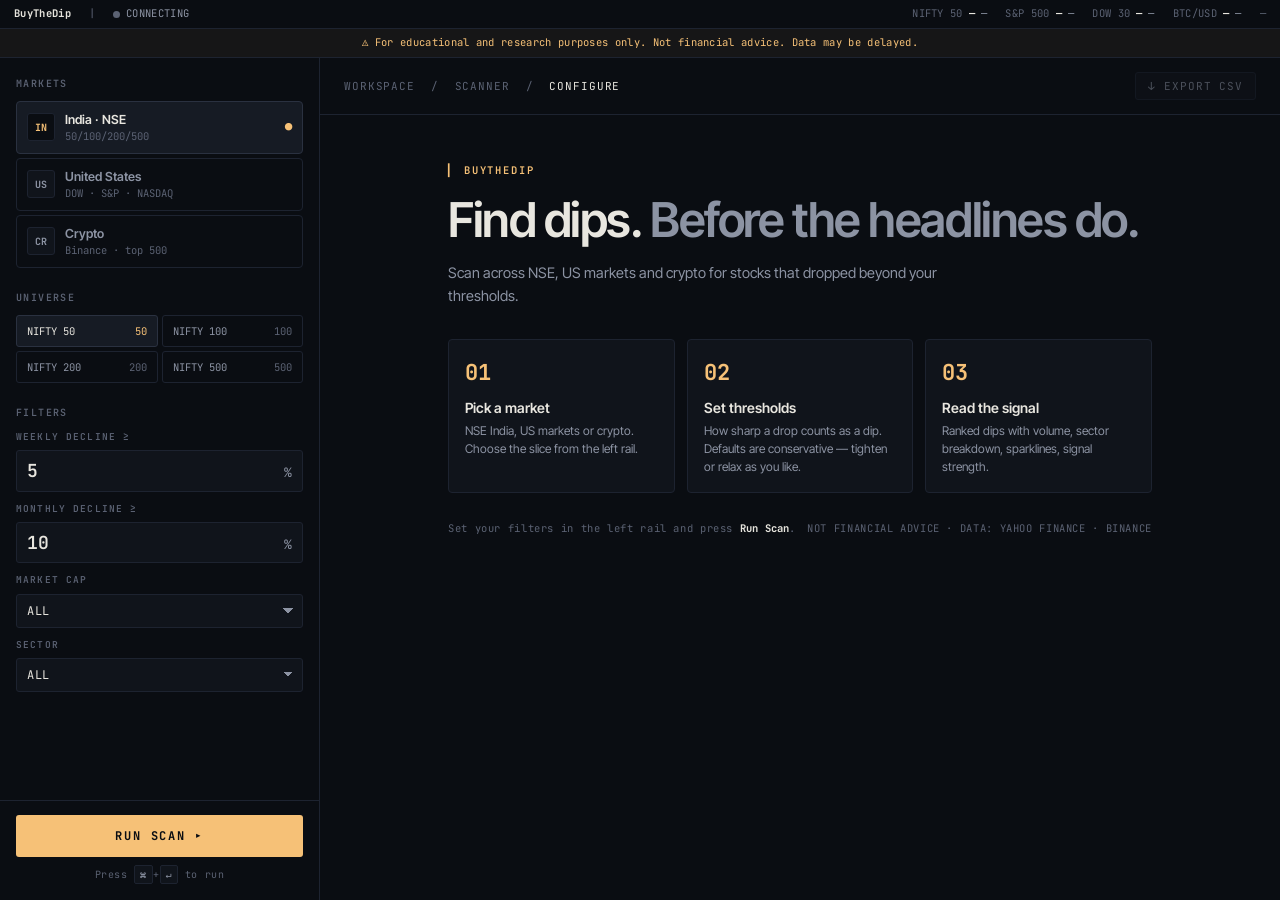
==== frontend/index.html @ a30f3aec "Added responsive ticker/mobile status updates" ====
<!DOCTYPE html>
<html lang="en">
<head>
  <meta charset="UTF-8" />
  <meta name="viewport" content="width=device-width, initial-scale=1.0" />
  <title>BuyTheDip · Terminal</title>
  <link rel="icon" type="image/png" href="favicon.png?v=2" />
  <link rel="preconnect" href="https://fonts.googleapis.com" />
  <link rel="preconnect" href="https://fonts.gstatic.com" crossorigin />
  <link href="https://fonts.googleapis.com/css2?family=Inter+Tight:wght@400;500;600;700&family=JetBrains+Mono:wght@400;500;600;700&display=swap" rel="stylesheet" />
  <link rel="stylesheet" href="styles.css" />
</head>
<body>

  <!-- ── Status bar (always visible, fixed top) ─────────────────── -->
  <div class="statusbar">
    <div class="sb-top-row">
      <div class="sb-left">
        <span class="sb-brand">BuyTheDip</span>
        <span class="sb-sep">|</span>
        <span class="sb-status">
          <span class="sb-status-dot" id="statusDot"></span>
          <span id="statusText">CONNECTING</span>
        </span>
      </div>
      <div class="sb-right-desktop" id="sbTickers">
        <span class="sb-tick" data-tick="nifty">
          <span class="sb-tick-label">NIFTY 50</span>
          <span class="sb-tick-val">—</span>
          <span class="sb-tick-chg">—</span>
        </span>
        <span class="sb-tick" data-tick="sp500">
          <span class="sb-tick-label">S&amp;P 500</span>
          <span class="sb-tick-val">—</span>
          <span class="sb-tick-chg">—</span>
        </span>
        <span class="sb-tick" data-tick="dow">
          <span class="sb-tick-label">DOW 30</span>
          <span class="sb-tick-val">—</span>
          <span class="sb-tick-chg">—</span>
        </span>
        <span class="sb-tick" data-tick="btc">
          <span class="sb-tick-label">BTC/USD</span>
          <span class="sb-tick-val">—</span>
          <span class="sb-tick-chg">—</span>
        </span>
        <span class="sb-time" id="sbTime">—</span>
      </div>
      <span class="sb-time-mobile" id="sbTimeMobile">—</span>
    </div>
    <div class="sb-ticker-tape">
      <div class="sb-ticker-track" id="sbTickerTrack">
        <span class="sb-tick-m" data-tick-m="nifty">
          <span class="sb-tick-label">NIFTY 50</span>
          <span class="sb-tick-val">—</span>
          <span class="sb-tick-chg">—</span>
        </span>
        <span class="sb-tick-m" data-tick-m="sp500">
          <span class="sb-tick-label">S&amp;P 500</span>
          <span class="sb-tick-val">—</span>
          <span class="sb-tick-chg">—</span>
        </span>
        <span class="sb-tick-m" data-tick-m="dow">
          <span class="sb-tick-label">DOW 30</span>
          <span class="sb-tick-val">—</span>
          <span class="sb-tick-chg">—</span>
        </span>
        <span class="sb-tick-m" data-tick-m="btc">
          <span class="sb-tick-label">BTC/USD</span>
          <span class="sb-tick-val">—</span>
          <span class="sb-tick-chg">—</span>
        </span>
        <!-- Duplicated set for seamless loop -->
        <span class="sb-tick-m" data-tick-m="nifty">
          <span class="sb-tick-label">NIFTY 50</span>
          <span class="sb-tick-val">—</span>
          <span class="sb-tick-chg">—</span>
        </span>
        <span class="sb-tick-m" data-tick-m="sp500">
          <span class="sb-tick-label">S&amp;P 500</span>
          <span class="sb-tick-val">—</span>
          <span class="sb-tick-chg">—</span>
        </span>
        <span class="sb-tick-m" data-tick-m="dow">
          <span class="sb-tick-label">DOW 30</span>
          <span class="sb-tick-val">—</span>
          <span class="sb-tick-chg">—</span>
        </span>
        <span class="sb-tick-m" data-tick-m="btc">
          <span class="sb-tick-label">BTC/USD</span>
          <span class="sb-tick-val">—</span>
          <span class="sb-tick-chg">—</span>
        </span>
      </div>
    </div>
  </div>

  <!-- ── Disclaimer strip ────────────────────────────────────────── -->
  <div class="disclaimer">
    ⚠ For educational and research purposes only. Not financial advice. Data may be delayed.
  </div>

  <!-- ── Main workspace ──────────────────────────────────────────── -->
  <main class="workspace" id="workspace">

    <!-- ── Left rail ── -->
    <aside class="rail" id="rail">
      <div class="rail-scroll">
        <div class="rail-section">
          <div class="rail-label">MARKETS</div>
          <div class="market-list" id="marketList">
            <button class="market-row active" data-market="india">
              <span class="market-code">IN</span>
              <span class="market-meta">
                <span class="market-name">India · NSE</span>
                <span class="market-sub">50/100/200/500</span>
              </span>
              <span class="market-pip">●</span>
            </button>
            <button class="market-row" data-market="us">
              <span class="market-code">US</span>
              <span class="market-meta">
                <span class="market-name">United States</span>
                <span class="market-sub">DOW · S&P · NASDAQ</span>
              </span>
              <span class="market-pip">●</span>
            </button>
            <button class="market-row" data-market="crypto">
              <span class="market-code">CR</span>
              <span class="market-meta">
                <span class="market-name">Crypto</span>
                <span class="market-sub">Binance · top 500</span>
              </span>
              <span class="market-pip">●</span>
            </button>
          </div>
        </div>

        <div class="rail-section">
          <div class="rail-label">UNIVERSE</div>
          <div class="universe-grid" id="universeGrid"></div>
        </div>

        <div class="rail-section">
          <div class="rail-label">FILTERS</div>
          <div class="filter-stack">
            <label class="field">
              <span class="field-label">WEEKLY DECLINE ≥</span>
              <span class="field-input-wrap">
                <input class="field-input" type="number" id="weeklyThreshold" value="5" min="0" max="100" step="0.1"/>
                <span class="field-unit">%</span>
              </span>
            </label>
            <label class="field">
              <span class="field-label">MONTHLY DECLINE ≥</span>
              <span class="field-input-wrap">
                <input class="field-input" type="number" id="monthlyThreshold" value="10" min="0" max="100" step="0.1"/>
                <span class="field-unit">%</span>
              </span>
            </label>
            <label class="field">
              <span class="field-label">MARKET CAP</span>
              <select class="field-select" id="marketCapFilter">
                <option value="all">ALL</option>
                <option value="large">LARGE</option>
                <option value="mid">MID</option>
                <option value="small">SMALL</option>
              </select>
            </label>
            <label class="field" id="sectorFilterItem">
              <span class="field-label">SECTOR</span>
              <select class="field-select" id="sectorFilter"></select>
            </label>
          </div>
        </div>
      </div>

      <div class="rail-cta">
        <button class="run-btn" id="scanBtn">
          <span id="buttonText">RUN SCAN</span>
          <span class="run-arrow">▸</span>
        </button>
        <div class="run-hint" id="runHint">Press <kbd>⌘</kbd>+<kbd>↵</kbd> to run</div>
      </div>
    </aside>

    <!-- ── Right canvas ── -->
    <section class="canvas" id="canvas">

      <!-- Canvas header -->
      <header class="canvas-head">
        <div class="canvas-crumbs">
          <span>WORKSPACE</span>
          <span class="crumb-sep">/</span>
          <span>SCANNER</span>
          <span class="crumb-sep">/</span>
          <span class="crumb-active" id="crumbActive">CONFIGURE</span>
        </div>
        <div class="canvas-tools">
          <button class="tool-btn" id="exportBtn" disabled title="Export CSV">↓ EXPORT CSV</button>
        </div>
      </header>

      <!-- Mode 1: idle / initial -->
      <div class="mode" id="modeIdle">
        <div class="idle-wrap">
          <div class="idle-eyebrow">▎ BUYTHEDIP</div>
          <h1 class="idle-title">Find dips. <span class="idle-dim">Before the headlines do.</span></h1>
          <p class="idle-lede">
            Scan across NSE, US markets and crypto for stocks that dropped beyond your thresholds.
          </p>

          <div class="idle-steps">
            <div class="step">
              <div class="step-num">01</div>
              <div class="step-title">Pick a market</div>
              <div class="step-desc">NSE India, US markets or crypto. Choose the slice from the left rail.</div>
            </div>
            <div class="step">
              <div class="step-num">02</div>
              <div class="step-title">Set thresholds</div>
              <div class="step-desc">How sharp a drop counts as a dip. Defaults are conservative — tighten or relax as you like.</div>
            </div>
            <div class="step">
              <div class="step-num">03</div>
              <div class="step-title">Read the signal</div>
              <div class="step-desc">Ranked dips with volume, sector breakdown, sparklines, signal strength.</div>
            </div>
          </div>

          <div class="idle-ctas">
            <span class="idle-note">Set your filters in the left rail and press <b>Run Scan</b>.</span>
            <span class="idle-note idle-note-end">NOT FINANCIAL ADVICE · DATA: YAHOO FINANCE · BINANCE</span>
          </div>
        </div>
      </div>

      <!-- Mode 2: loading -->
      <div class="mode" id="modeLoading" hidden>
        <div class="loading-wrap">
          <div class="loading-card">
            <div class="loading-card-title">SCAN · <span id="loadUniverse">NIFTY 50</span></div>
            <div class="loading-card-sub" id="loadFilters">−5% / 1W · −10% / 1M</div>
            <div class="loading-rule"></div>
            <div class="rail-label rail-label-tight">PROGRESS</div>
            <div class="progress-bar">
              <div class="progress-fill" id="progressFill"></div>
            </div>
            <div class="progress-meta">
              <span id="progressCount">0/0 fetched</span>
              <span id="progressEta">—</span>
            </div>
          </div>
          <div class="loading-stats">
            <div class="lstat">
              <div class="lstat-label">SCANNING</div>
              <div class="lstat-value" id="lstatSymbols">0 / 0</div>
            </div>
            <div class="lstat">
              <div class="lstat-label">MATCHES</div>
              <div class="lstat-value lstat-amber" id="lstatMatches">0</div>
            </div>
          </div>
        </div>
      </div>

      <!-- Mode 3: results -->
      <div class="mode" id="modeResults" hidden>
        <div class="results-head">
          <div class="results-head-left">
            <h2 class="results-title"><span id="resultsCount">0</span> dip candidates</h2>
            <div class="results-meta" id="resultsMeta">scanned 0 · 0s</div>
          </div>
        </div>

        <div class="stat-strip" id="statStrip"></div>

        <div class="results-body">
          <aside class="results-side">
            <div class="rail-label rail-label-tight">BREAKDOWN</div>
            <div class="breakdown" id="breakdownList"></div>

          </aside>

          <div class="results-table-wrap">
            <table class="rtable">
              <thead>
                <tr>
                  <th class="th-num">#</th>
                  <th class="th-sym sortable" data-sort="symbol">SYMBOL <span class="sort-icon"></span></th>
                  <th class="th-sec sortable" data-sort="sector">SECTOR <span class="sort-icon"></span></th>
                  <th class="th-r sortable" data-sort="price">PRICE <span class="sort-icon"></span></th>
                  <th class="th-r sortable" data-sort="weekly">1W <span class="sort-icon"></span></th>
                  <th class="th-r sortable" data-sort="monthly">1M <span class="sort-icon"></span></th>
                  <th class="th-r sortable" data-sort="weekAgo">1W AGO <span class="sort-icon"></span></th>
                  <th class="th-r sortable" data-sort="monthAgo">1M AGO <span class="sort-icon"></span></th>
                  <th class="th-r sortable" data-sort="volume">VOL <span class="sort-icon"></span></th>
                </tr>
              </thead>
              <tbody id="resultsBody"></tbody>
            </table>
          </div>
        </div>

        <div class="results-foot">
          <span id="footRefresh">DATA: <span id="footFeed">YH</span> · <span id="footTime">—</span></span>
        </div>
      </div>

      <!-- Mode 4: no results -->
      <div class="mode" id="modeNoResults" hidden>
        <div class="empty-wrap">
          <div class="empty-glyph">⌀</div>
          <div class="empty-title">NO MATCHES</div>
          <div class="empty-desc">No symbols in this universe met your thresholds. Try lowering the decline floors, or expand to a larger universe.</div>
          <button class="cta-ghost" id="emptyRetry">EDIT FILTERS</button>
        </div>
      </div>

      <!-- Mode 5: error -->
      <div class="mode" id="modeError" hidden>
        <div class="empty-wrap empty-error">
          <div class="empty-glyph empty-glyph-err">!</div>
          <div class="empty-title">CONNECTION ERROR</div>
          <div class="empty-desc" id="errorText">Couldn't reach the scanner service.</div>
          <div class="error-actions">
            <button class="cta-primary" id="errorRetry">RETRY</button>
          </div>
        </div>
      </div>

    </section>
  </main>

  <!-- Mobile filter sheet (collapsed; shown on small screens) -->
  <button class="m-filter-fab" id="mFilterFab" hidden>FILTERS</button>

  <script src="app.js"></script>
</body>
</html>
---- frontend/styles.css ----
/* ── BuyTheDip Terminal · styles ───────────────────────────────── */

*,
*::before,
*::after {
  margin: 0;
  padding: 0;
  box-sizing: border-box;
}

:root {
  --bg: #0a0d12;
  --panel: #10141b;
  --panel2: #161b24;
  --border: #1d2330;
  --borderH: #2a3140;
  --text: #e8e6df;
  --textDim: #8c93a3;
  --textOff: #5b6273;
  --red: #ff5c5c;
  --redDim: #3a1d22;
  --redBg: rgba(255, 92, 92, 0.10);
  --green: #3ddc97;
  --amber: #f6c177;
  --amberBg: rgba(246, 193, 119, 0.10);
  --accent: #7aa2ff;
  --mono: 'JetBrains Mono', ui-monospace, 'SF Mono', Menlo, monospace;
  --sans: 'Inter Tight', -apple-system, BlinkMacSystemFont, system-ui, sans-serif;
}

html {
  height: 100%;
}

body {
  height: 100%;
  background: var(--bg);
  color: var(--text);
  font-family: var(--sans);
  font-size: 14px;
  line-height: 1.5;
  -webkit-font-smoothing: antialiased;
  display: flex;
  flex-direction: column;
  overflow: hidden;
}

/* ── Status bar ─────────────────────────────────────────────── */
.statusbar {
  flex-shrink: 0;
  background: var(--bg);
  border-bottom: 1px solid var(--border);
  font-family: var(--mono);
  font-size: 10.5px;
  color: var(--textDim);
  letter-spacing: 0.03em;
  white-space: nowrap;
  overflow: hidden;
}

.sb-top-row {
  height: 28px;
  display: flex;
  align-items: center;
  justify-content: space-between;
  padding: 0 14px;
}

.sb-left,
.sb-right-desktop {
  display: flex;
  align-items: center;
  gap: 18px;
}

.sb-brand {
  color: var(--text);
  font-weight: 700;
}

.sb-dot {
  color: var(--amber);
  margin: 0 1px;
}

.sb-sep {
  color: var(--textOff);
}

.sb-market {
  color: var(--text);
}

.sb-status {
  display: inline-flex;
  align-items: center;
  gap: 6px;
}

.sb-status-dot {
  width: 7px;
  height: 7px;
  border-radius: 50%;
  background: var(--textOff);
}

.sb-status-dot.live {
  background: var(--green);
  box-shadow: 0 0 6px var(--green);
}

.sb-status-dot.err {
  background: var(--red);
}

.sb-feed {
  color: var(--textOff);
}

.sb-tick {
  display: inline-flex;
  align-items: center;
  gap: 6px;
}

.sb-tick-label {
  color: var(--textOff);
}

.sb-tick-val {
  color: var(--text);
  font-weight: 600;
}

.sb-tick-chg {
  color: var(--textDim);
}

.sb-tick-chg.up {
  color: var(--green);
}

.sb-tick-chg.dn {
  color: var(--red);
}

.sb-time {
  color: var(--textOff);
}

/* Mobile time (shown only on ≤880px) */
.sb-time-mobile {
  display: none;
  color: var(--textOff);
  font-family: var(--mono);
  font-size: 10.5px;
}

/* ── Ticker tape (mobile marquee — hidden on desktop) ────── */
.sb-ticker-tape {
  display: none;
}

.sb-ticker-track {
  display: flex;
  align-items: center;
  gap: 32px;
  animation: tickerScroll 18s linear infinite;
  width: max-content;
}

.sb-tick-m {
  display: inline-flex;
  align-items: center;
  gap: 6px;
  flex-shrink: 0;
}

@keyframes tickerScroll {
  0% {
    transform: translateX(0);
  }
  100% {
    transform: translateX(-50%);
  }
}

/* ── Disclaimer ─────────────────────────────────────────────── */
.disclaimer {
  flex-shrink: 0;
  padding: 6px 14px;
  background: rgba(246, 193, 119, 0.05);
  border-bottom: 1px solid var(--border);
  font-family: var(--mono);
  font-size: 10.5px;
  color: var(--amber);
  text-align: center;
  letter-spacing: 0.03em;
}

/* ── Workspace shell ─────────────────────────────────────────── */
.workspace {
  flex: 1;
  display: grid;
  grid-template-columns: 320px 1fr;
  grid-template-rows: 1fr;
  overflow: hidden;
  min-height: 0;
}

/* ── Left rail ─────────────────────────────────────────────── */
.rail {
  border-right: 1px solid var(--border);
  display: flex;
  flex-direction: column;
  overflow: hidden;
  min-height: 0;
}

.rail-scroll {
  flex: 1;
  overflow-y: auto;
  padding: 18px 16px;
  min-height: 0;
}

.rail-section+.rail-section {
  margin-top: 22px;
}

.rail-cta {
  flex-shrink: 0;
  padding: 14px 16px 16px;
  border-top: 1px solid var(--border);
  background: var(--bg);
}

.rail-label {
  font-family: var(--mono);
  font-size: 10px;
  color: var(--textOff);
  letter-spacing: 0.14em;
  margin-bottom: 10px;
  font-weight: 600;
}

.rail-label-tight {
  margin-bottom: 6px;
}

.market-list {
  display: flex;
  flex-direction: column;
  gap: 4px;
}

.market-row {
  display: flex;
  align-items: center;
  gap: 10px;
  padding: 10px;
  background: transparent;
  border: 1px solid var(--border);
  border-radius: 4px;
  cursor: pointer;
  font-family: var(--sans);
  text-align: left;
  color: var(--textDim);
  transition: background 120ms, border-color 120ms, color 120ms;
}

.market-row:hover {
  border-color: var(--borderH);
  color: var(--text);
}

.market-row.active {
  background: var(--panel2);
  border-color: var(--borderH);
  color: var(--text);
}

.market-code {
  width: 28px;
  height: 28px;
  display: grid;
  place-items: center;
  background: var(--panel);
  border: 1px solid var(--border);
  border-radius: 3px;
  font-family: var(--mono);
  font-size: 10px;
  font-weight: 700;
  color: var(--textDim);
  flex-shrink: 0;
}

.market-row.active .market-code {
  background: var(--bg);
  color: var(--amber);
}

.market-meta {
  display: flex;
  flex-direction: column;
  flex: 1;
  min-width: 0;
}

.market-name {
  font-size: 12.5px;
  font-weight: 600;
}

.market-sub {
  font-family: var(--mono);
  font-size: 10.5px;
  color: var(--textOff);
  margin-top: 2px;
}

.market-pip {
  color: transparent;
  font-family: var(--mono);
  font-size: 12px;
}

.market-row.active .market-pip {
  color: var(--amber);
}

.universe-grid {
  display: grid;
  grid-template-columns: 1fr 1fr;
  gap: 4px;
}

.uni-btn {
  padding: 8px 10px;
  border: 1px solid var(--border);
  background: transparent;
  border-radius: 3px;
  font-family: var(--mono);
  font-size: 10.5px;
  color: var(--textDim);
  display: flex;
  justify-content: space-between;
  align-items: center;
  cursor: pointer;
  transition: background 120ms, border-color 120ms, color 120ms;
}

.uni-btn:hover {
  border-color: var(--borderH);
  color: var(--text);
}

.uni-btn.active {
  background: var(--panel2);
  border-color: var(--borderH);
  color: var(--text);
}

.uni-btn .uni-count {
  color: var(--textOff);
}

.uni-btn.active .uni-count {
  color: var(--amber);
}

.filter-stack {
  display: flex;
  flex-direction: column;
  gap: 10px;
}

.field {
  display: flex;
  flex-direction: column;
  gap: 6px;
}

.field-label {
  font-family: var(--mono);
  font-size: 9.5px;
  color: var(--textOff);
  letter-spacing: 0.12em;
  font-weight: 600;
}

.field-input-wrap {
  display: flex;
  align-items: baseline;
  gap: 4px;
  padding: 8px 10px;
  background: var(--panel);
  border: 1px solid var(--border);
  border-radius: 3px;
  transition: border-color 120ms;
}

.field-input-wrap:focus-within {
  border-color: var(--amber);
}

.field-input {
  flex: 1;
  background: transparent;
  border: none;
  outline: none;
  color: var(--text);
  font-family: var(--mono);
  font-size: 18px;
  font-weight: 600;
  min-width: 0;
  width: 100%;
}

.field-input::-webkit-outer-spin-button,
.field-input::-webkit-inner-spin-button {
  appearance: none;
  -webkit-appearance: none;
  margin: 0;
}

.field-input[type=number] {
  appearance: textfield;
  -moz-appearance: textfield;
}

.field-unit {
  font-family: var(--mono);
  font-size: 13px;
  color: var(--textDim);
}

.field-select {
  padding: 8px 10px;
  background: var(--panel);
  border: 1px solid var(--border);
  border-radius: 3px;
  color: var(--text);
  font-family: var(--mono);
  font-size: 12px;
  letter-spacing: 0.06em;
  cursor: pointer;
  outline: none;
  appearance: none;
  -webkit-appearance: none;
  -moz-appearance: none;
  background-image: linear-gradient(45deg, transparent 50%, var(--textDim) 50%), linear-gradient(135deg, var(--textDim) 50%, transparent 50%);
  background-position: calc(100% - 14px) 50%, calc(100% - 9px) 50%;
  background-size: 5px 5px;
  background-repeat: no-repeat;
  padding-right: 28px;
}

.field-select:hover {
  border-color: var(--borderH);
}

.field-select:focus {
  border-color: var(--amber);
}

.run-btn {
  width: 100%;
  padding: 12px 16px;
  background: var(--amber);
  color: var(--bg);
  border: none;
  border-radius: 3px;
  font-family: var(--mono);
  font-size: 12px;
  font-weight: 700;
  letter-spacing: 0.16em;
  cursor: pointer;
  display: flex;
  align-items: center;
  justify-content: center;
  gap: 8px;
  transition: filter 120ms, transform 120ms;
}

.run-btn:hover:not(:disabled) {
  filter: brightness(1.1);
}

.run-btn:active:not(:disabled) {
  transform: translateY(1px);
}

.run-btn:disabled {
  background: var(--borderH);
  color: var(--textOff);
  cursor: not-allowed;
}

.run-arrow {
  font-size: 14px;
}

.run-hint {
  font-family: var(--mono);
  font-size: 10px;
  color: var(--textOff);
  text-align: center;
  margin-top: 8px;
  letter-spacing: 0.06em;
}

.run-hint kbd {
  display: inline-block;
  padding: 1px 5px;
  background: var(--panel);
  border: 1px solid var(--border);
  border-radius: 2px;
  font-family: var(--mono);
  font-size: 10px;
  color: var(--textDim);
}

/* ── Canvas ─────────────────────────────────────────────────── */
.canvas {
  display: flex;
  flex-direction: column;
  overflow: hidden;
  min-width: 0;
}

.canvas-head {
  padding: 14px 24px;
  border-bottom: 1px solid var(--border);
  display: flex;
  align-items: center;
  justify-content: space-between;
  flex-shrink: 0;
}

.canvas-crumbs {
  font-family: var(--mono);
  font-size: 11px;
  color: var(--textOff);
  letter-spacing: 0.08em;
}

.crumb-sep {
  margin: 0 8px;
}

.crumb-active {
  color: var(--text);
}

.canvas-tools {
  display: flex;
  gap: 6px;
}

.tool-btn {
  padding: 6px 12px;
  background: var(--panel);
  border: 1px solid var(--border);
  border-radius: 3px;
  font-family: var(--mono);
  font-size: 11px;
  color: var(--textDim);
  letter-spacing: 0.08em;
  cursor: pointer;
  transition: border-color 120ms, color 120ms;
}

.tool-btn:not(:disabled):hover {
  border-color: var(--borderH);
  color: var(--text);
}

.tool-btn:disabled {
  opacity: 0.5;
  cursor: not-allowed;
}

.mode {
  flex: 1;
  overflow: auto;
  min-height: 0;
}

/* Results mode is itself a flex column — only the inner table scrolls,
   so the head, stat strip and footer stay pinned while 40+ rows scroll.
   :not([hidden]) prevents this from overriding the HTML hidden attribute. */
#modeResults:not([hidden]) {
  display: flex;
  flex-direction: column;
  overflow: hidden;
}

/* ── Mode: idle ─────────────────────────────────────────────── */
.idle-wrap {
  max-width: 760px;
  padding: 48px 28px;
  margin: 0 auto;
}

.idle-eyebrow {
  font-family: var(--mono);
  font-size: 10.5px;
  color: var(--amber);
  letter-spacing: 0.18em;
  margin-bottom: 16px;
  font-weight: 600;
}

.idle-title {
  font-size: 48px;
  font-weight: 600;
  letter-spacing: -0.03em;
  line-height: 1.05;
}

.idle-dim {
  color: var(--textDim);
}

.idle-lede {
  margin-top: 16px;
  color: var(--textDim);
  line-height: 1.6;
  max-width: 540px;
  font-size: 14.5px;
}

.idle-steps {
  display: grid;
  grid-template-columns: repeat(3, 1fr);
  gap: 12px;
  margin-top: 32px;
}

.step {
  padding: 16px;
  background: var(--panel);
  border: 1px solid var(--border);
  border-radius: 4px;
}

.step-num {
  font-family: var(--mono);
  font-size: 22px;
  font-weight: 700;
  color: var(--amber);
}

.step-title {
  margin-top: 8px;
  font-size: 14px;
  font-weight: 600;
}

.step-desc {
  margin-top: 4px;
  font-size: 12px;
  color: var(--textDim);
  line-height: 1.5;
}

.idle-ctas {
  margin-top: 28px;
  display: flex;
  align-items: center;
  gap: 10px;
  flex-wrap: wrap;
}

.cta-primary {
  background: var(--amber);
  color: var(--bg);
  border: none;
  padding: 13px 26px;
  font-family: var(--mono);
  font-size: 12px;
  font-weight: 700;
  letter-spacing: 0.16em;
  border-radius: 3px;
  cursor: pointer;
}

.cta-primary:hover {
  filter: brightness(1.1);
}

.cta-ghost {
  background: transparent;
  color: var(--textDim);
  border: 1px solid var(--border);
  padding: 13px 22px;
  font-family: var(--mono);
  font-size: 12px;
  letter-spacing: 0.12em;
  border-radius: 3px;
  cursor: pointer;
}

.cta-ghost:hover {
  border-color: var(--borderH);
  color: var(--text);
}

.idle-note {
  font-family: var(--mono);
  font-size: 10.5px;
  color: var(--textOff);
  letter-spacing: 0.06em;
}

.idle-note b {
  color: var(--text);
  font-weight: 700;
  letter-spacing: 0.02em;
}

.idle-note-end {
  margin-left: auto;
}

/* ── Mode: loading ──────────────────────────────────────────── */
.loading-wrap {
  max-width: 520px;
  margin: 0 auto;
  padding: 60px 28px;
  display: flex;
  flex-direction: column;
  gap: 18px;
}

.loading-card {
  padding: 14px;
  background: var(--panel2);
  border: 1px solid var(--borderH);
  border-radius: 4px;
}

.loading-card-title {
  font-family: var(--mono);
  font-size: 11px;
  color: var(--text);
}

.loading-card-sub {
  font-family: var(--mono);
  font-size: 10.5px;
  color: var(--textDim);
  margin-top: 4px;
}

.loading-rule {
  height: 1px;
  background: var(--border);
  margin: 14px 0 12px;
}

.progress-bar {
  height: 4px;
  background: var(--border);
  border-radius: 2px;
  overflow: hidden;
  margin-top: 4px;
}

.progress-fill {
  height: 100%;
  width: 0%;
  background: linear-gradient(90deg, var(--amber), var(--red));
  transition: width 200ms;
}

.progress-meta {
  margin-top: 8px;
  display: flex;
  justify-content: space-between;
  font-family: var(--mono);
  font-size: 11px;
  color: var(--text);
}

.progress-meta span:last-child {
  color: var(--textDim);
}

.loading-stats {
  display: grid;
  grid-template-columns: 1fr 1fr;
  gap: 10px;
}

.loading-note {
  font-family: var(--mono);
  font-size: 10.5px;
  color: var(--textOff);
  letter-spacing: 0.03em;
  text-align: center;
  line-height: 1.5;
  margin-top: 4px;
}

.lstat {
  padding: 12px 14px;
  background: var(--panel);
  border: 1px solid var(--border);
  border-radius: 4px;
}

.lstat-label {
  font-family: var(--mono);
  font-size: 9.5px;
  color: var(--textOff);
  letter-spacing: 0.12em;
}

.lstat-value {
  font-family: var(--mono);
  font-size: 20px;
  color: var(--text);
  margin-top: 4px;
  font-weight: 600;
}

.lstat-value.lstat-amber {
  color: var(--amber);
}

.loading-main {
  padding: 20px 24px;
  display: flex;
  flex-direction: column;
  min-height: 0;
}

.live-pulse {
  color: var(--amber);
  animation: pulse 1.2s ease-in-out infinite;
}

@keyframes pulse {

  0%,
  100% {
    opacity: 1;
  }

  50% {
    opacity: 0.3;
  }
}

.log {
  flex: 1;
  margin-top: 6px;
  padding: 14px;
  background: var(--panel);
  border: 1px solid var(--border);
  border-radius: 4px;
  font-family: var(--mono);
  font-size: 11.5px;
  line-height: 1.65;
  overflow-y: auto;
  min-height: 0;
}

.log-row {
  display: flex;
  gap: 14px;
  color: var(--textDim);
  white-space: nowrap;
}

.log-row.hit {
  color: var(--text);
}

.log-time {
  color: var(--textOff);
  width: 86px;
  flex-shrink: 0;
}

.log-kind {
  width: 56px;
  font-weight: 600;
  flex-shrink: 0;
}

.log-kind-MATCH {
  color: var(--amber);
}

.log-kind-OK {
  color: var(--textDim);
}

.log-kind-FETCH {
  color: var(--accent);
}

.log-kind-INIT {
  color: var(--accent);
}

.log-kind-DONE {
  color: var(--green);
}

.log-kind-ERR {
  color: var(--red);
}

.log-msg {
  flex: 1;
  overflow: hidden;
  text-overflow: ellipsis;
}

.log-chip {
  display: inline-flex;
  padding: 1px 6px;
  border-radius: 2px;
  font-size: 9.5px;
  letter-spacing: 0.08em;
  font-weight: 600;
  background: var(--redBg);
  color: var(--red);
  border: 1px solid rgba(255, 92, 92, 0.25);
  flex-shrink: 0;
  align-self: center;
}

/* ── Mode: results ──────────────────────────────────────────── */
.results-head {
  padding: 16px 24px;
  border-bottom: 1px solid var(--border);
  display: flex;
  align-items: center;
  justify-content: space-between;
  flex-shrink: 0;
  gap: 14px;
  flex-wrap: wrap;
}

.results-title {
  font-size: 22px;
  font-weight: 600;
  letter-spacing: -0.02em;
}

.results-meta {
  font-family: var(--mono);
  font-size: 11px;
  color: var(--textOff);
  margin-top: 2px;
}

.results-head-right {
  display: flex;
  gap: 4px;
}


.stat-strip {
  display: flex;
  border-bottom: 1px solid var(--border);
  background: var(--panel);
  overflow-x: auto;
  flex-shrink: 0;
}

.stat-cell {
  flex: 1;
  min-width: 130px;
  padding: 12px 18px;
  border-right: 1px solid var(--border);
}

.stat-cell:last-child {
  border-right: none;
}

.stat-cell-label {
  font-family: var(--mono);
  font-size: 9.5px;
  color: var(--textOff);
  letter-spacing: 0.14em;
}

.stat-cell-value {
  font-family: var(--mono);
  font-size: 14px;
  color: var(--text);
  margin-top: 3px;
  font-weight: 600;
  white-space: nowrap;
}

.stat-cell-value.red {
  color: var(--red);
}

.stat-cell-value.green {
  color: var(--green);
}

.results-body {
  flex: 1;
  display: grid;
  grid-template-columns: 260px 1fr;
  grid-template-rows: 1fr;
  min-height: 0;
  overflow: hidden;
}

.results-side {
  border-right: 1px solid var(--border);
  padding: 16px;
  overflow-y: auto;
  min-height: 0;
  min-width: 0;
}

.breakdown {
  display: flex;
  flex-direction: column;
}

.bd-row {
  display: grid;
  grid-template-columns: 1fr auto auto;
  gap: 12px;
  align-items: center;
  padding: 7px 0;
  border-bottom: 1px dashed var(--border);
  font-size: 11.5px;
  color: var(--textDim);
}

.bd-row-count {
  font-family: var(--mono);
  font-size: 11px;
  color: var(--text);
}

.bd-row-avg {
  font-family: var(--mono);
  font-size: 11px;
  color: var(--red);
  width: 56px;
  text-align: right;
}


.results-table-wrap {
  overflow: auto;
  min-width: 0;
  min-height: 0;
}

.rtable {
  width: 100%;
  border-collapse: collapse;
  font-family: var(--mono);
  font-size: 11.5px;
}

.rtable thead th {
  position: sticky;
  top: 0;
  background: var(--panel);
  padding: 10px 14px;
  text-align: left;
  font-weight: 600;
  color: var(--textOff);
  font-size: 9.5px;
  letter-spacing: 0.14em;
  border-bottom: 1px solid var(--border);
  white-space: nowrap;
  z-index: 1;
}

.rtable thead .th-r {
  text-align: right;
}

.rtable thead .th-c {
  text-align: center;
}

.rtable thead .th-num {
  width: 36px;
}

.rtable thead .th-sym {
  width: 150px;
}

.rtable thead .th-sec {
  width: 90px;
}

.rtable thead th.sortable {
  cursor: pointer;
  user-select: none;
}

.rtable thead th.sortable:hover {
  color: var(--textDim);
}

.sort-icon {
  display: inline-block;
  width: 10px;
  margin-left: 3px;
  font-size: 9px;
  opacity: 0.25;
}

.sort-icon::after {
  content: '⇅';
}

.rtable thead th.sort-asc .sort-icon,
.rtable thead th.sort-desc .sort-icon {
  opacity: 1;
  color: var(--amber);
}

.rtable thead th.sort-asc .sort-icon::after {
  content: '↑';
}

.rtable thead th.sort-desc .sort-icon::after {
  content: '↓';
}

.rtable tbody td {
  padding: 10px 14px;
  border-bottom: 1px solid var(--border);
  vertical-align: middle;
}

.rtable tbody tr:hover td {
  background: rgba(255, 255, 255, 0.02);
}

.rtable tbody tr.top td {
  background: var(--amberBg);
}

.rtable .td-num {
  color: var(--textOff);
}

.rtable .td-sym-code {
  color: var(--text);
  font-weight: 600;
  letter-spacing: 0.02em;
}

.rtable .td-sym-name {
  font-family: var(--sans);
  font-size: 10.5px;
  color: var(--textOff);
  margin-top: 2px;
}

.rtable .td-sec {
  color: var(--textDim);
}

.rtable .td-r {
  text-align: right;
}

.rtable .td-price {
  color: var(--text);
  font-weight: 600;
}

.rtable .td-chg-r {
  color: var(--red);
  font-weight: 600;
}

.rtable .td-chg-g {
  color: var(--green);
  font-weight: 600;
}

.rtable .td-secondary {
  color: var(--textDim);
}


.results-foot {
  padding: 10px 24px;
  border-top: 1px solid var(--border);
  font-family: var(--mono);
  font-size: 10.5px;
  color: var(--textOff);
  display: flex;
  justify-content: space-between;
  flex-shrink: 0;
  gap: 14px;
}

/* ── Empty / error states ──────────────────────────────────── */
.empty-wrap {
  padding: 60px 28px;
  max-width: 480px;
  margin: 0 auto;
  text-align: center;
}

.empty-glyph {
  width: 56px;
  height: 56px;
  display: grid;
  place-items: center;
  margin: 0 auto 18px;
  border: 1px solid var(--border);
  border-radius: 50%;
  background: var(--panel);
  font-family: var(--mono);
  font-size: 26px;
  color: var(--textDim);
}

.empty-glyph-err {
  color: var(--red);
  border-color: rgba(255, 92, 92, 0.3);
  background: var(--redBg);
}

.empty-title {
  font-family: var(--mono);
  font-size: 14px;
  font-weight: 700;
  letter-spacing: 0.12em;
  color: var(--text);
}

.empty-desc {
  margin-top: 8px;
  font-size: 13px;
  color: var(--textDim);
  line-height: 1.55;
}

.error-detail {
  margin-top: 14px;
  padding: 10px 12px;
  background: var(--panel);
  border: 1px solid var(--border);
  border-radius: 4px;
  font-family: var(--mono);
  font-size: 11.5px;
  color: var(--textDim);
  text-align: left;
  white-space: pre-wrap;
  word-break: break-word;
}

.error-actions {
  margin-top: 20px;
  display: flex;
  gap: 8px;
  justify-content: center;
}

.error-tip {
  margin-top: 18px;
  font-family: var(--mono);
  font-size: 10.5px;
  color: var(--textOff);
  letter-spacing: 0.04em;
  line-height: 1.5;
}

.m-filter-fab {
  display: none;
}

/* ── Responsive ─────────────────────────────────────────────── */
@media (max-width: 1100px) {
  .results-body {
    grid-template-columns: 220px 1fr;
  }
}

@media (max-width: 880px) {

  /* Status bar becomes two rows on mobile */
  .sb-right-desktop {
    display: none !important;
  }

  .sb-time-mobile {
    display: inline;
    margin-left: auto;
  }

  .sb-ticker-tape {
    display: block;
    height: 28px;
    overflow: hidden;
    border-top: 1px solid var(--border);
    padding: 0;
    line-height: 28px;
  }

  .sb-left {
    gap: 10px;
  }

  .disclaimer {
    font-size: 9.5px;
  }

  /* Workspace becomes single column */
  .workspace {
    grid-template-columns: 1fr;
  }

  .rail {
    display: none;
    position: fixed;
    inset: 56px 0 0 0;
    background: var(--bg);
    z-index: 50;
    padding: 16px;
  }

  .rail.open {
    display: flex;
  }

  .m-filter-fab {
    display: block;
    position: fixed;
    bottom: 18px;
    right: 18px;
    z-index: 40;
    padding: 12px 18px;
    background: var(--amber);
    color: var(--bg);
    border: none;
    border-radius: 999px;
    font-family: var(--mono);
    font-size: 11px;
    font-weight: 700;
    letter-spacing: 0.14em;
    box-shadow: 0 6px 20px rgba(0, 0, 0, 0.5);
    cursor: pointer;
  }

  .results-body {
    grid-template-columns: 1fr;
  }

  .results-side {
    display: none;
  }

  /* Compact table on mobile */
  .rtable thead .th-sec,
  .rtable tbody .td-sec,
  .rtable thead th:nth-child(7),
  /* 1W ago */
  .rtable tbody td:nth-child(7),
  .rtable thead th:nth-child(8),
  /* 1M ago */
  .rtable tbody td:nth-child(8),
  .rtable thead th:nth-child(9)

  /* volume */
  ,
  .rtable tbody td:nth-child(9) {
    display: none;
  }

  .rtable thead th,
  .rtable tbody td {
    padding: 9px 10px;
  }

  .rtable thead .th-sym {
    width: auto;
  }

  .canvas-head {
    padding: 12px 16px;
  }

  .canvas-crumbs {
    font-size: 10px;
  }

  .results-head {
    padding: 14px 16px;
  }

  .results-title {
    font-size: 18px;
  }

  .idle-wrap {
    padding: 32px 18px;
  }

  .idle-title {
    font-size: 32px;
  }

  .idle-steps {
    grid-template-columns: 1fr;
  }

  .loading-grid {
    grid-template-columns: 1fr;
  }

  .loading-side {
    border-right: none;
    border-bottom: 1px solid var(--border);
  }

  .loading-stats {
    grid-template-columns: repeat(3, 1fr);
  }
}

@media (max-width: 520px) {

  .stat-cell {
    min-width: 110px;
    padding: 10px 12px;
  }

  .results-foot {
    font-size: 9.5px;
    flex-direction: column;
    gap: 4px;
    align-items: flex-start;
  }
}

/* ── Scrollbar polish ──────────────────────────────────────── */
::-webkit-scrollbar {
  width: 10px;
  height: 10px;
}

::-webkit-scrollbar-track {
  background: var(--bg);
}

::-webkit-scrollbar-thumb {
  background: var(--border);
  border-radius: 5px;
  border: 2px solid var(--bg);
}

::-webkit-scrollbar-thumb:hover {
  background: var(--borderH);
}
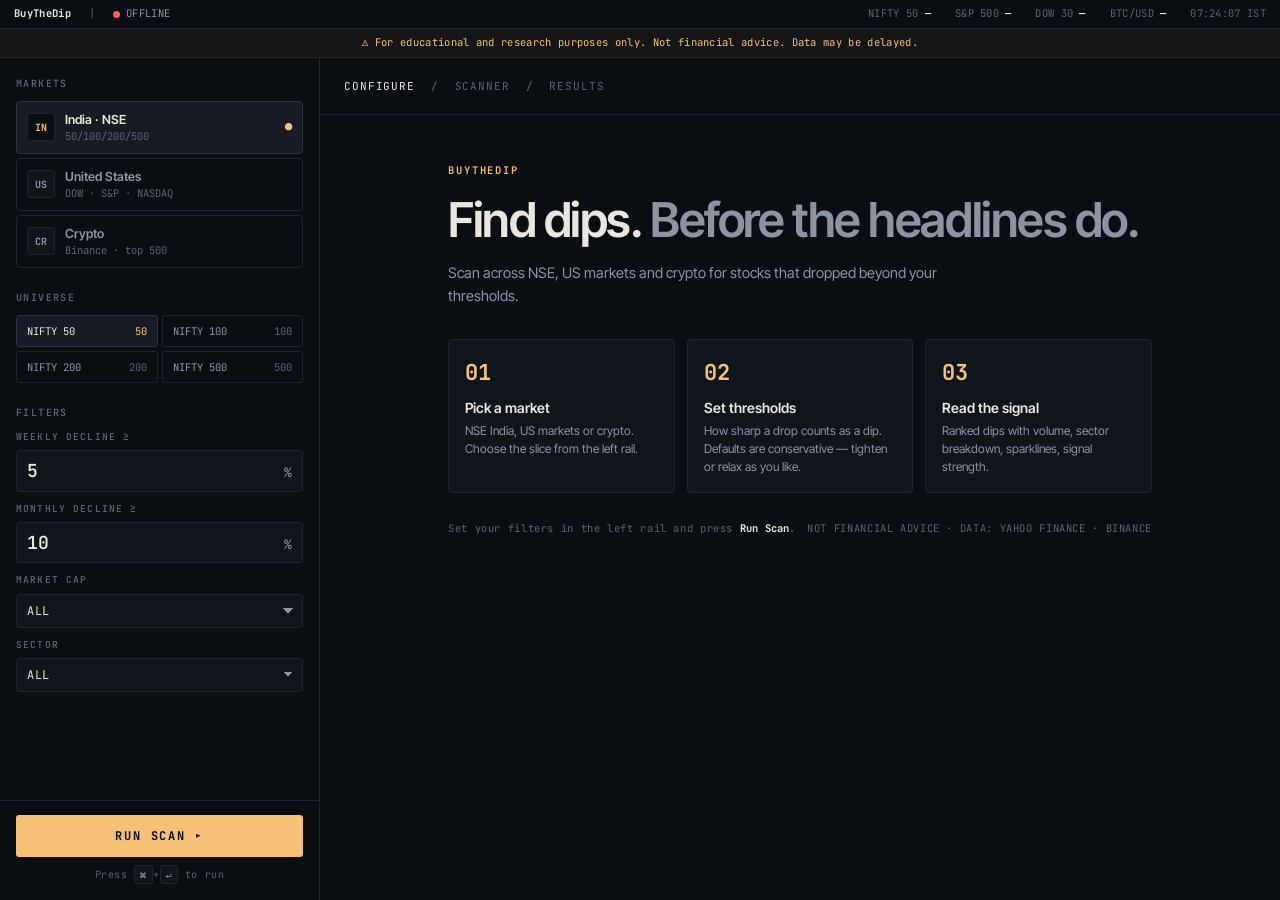
==== commit 47102d21: "Added scan cancel button and UI flow polish (breadcrumbs, export visibility, home/configure navigati" ====
--- a/frontend/index.html
+++ b/frontend/index.html
@@ -16,7 +16,7 @@
   <div class="statusbar">
     <div class="sb-top-row">
       <div class="sb-left">
-        <span class="sb-brand">BuyTheDip</span>
+        <span class="sb-brand" id="homeBrand" role="button" tabindex="0">BuyTheDip</span>
         <span class="sb-sep">|</span>
         <span class="sb-status">
           <span class="sb-status-dot" id="statusDot"></span>
@@ -180,6 +180,10 @@
           <span id="buttonText">RUN SCAN</span>
           <span class="run-arrow">▸</span>
         </button>
+        <button class="run-btn cancel-btn" id="cancelBtn" hidden>
+          <span>CANCEL SCAN</span>
+          <span class="run-arrow">✕</span>
+        </button>
         <div class="run-hint" id="runHint">Press <kbd>⌘</kbd>+<kbd>↵</kbd> to run</div>
       </div>
     </aside>
@@ -190,11 +194,11 @@
       <!-- Canvas header -->
       <header class="canvas-head">
         <div class="canvas-crumbs">
-          <span>WORKSPACE</span>
+          <span class="crumb-item crumb-active" id="crumbConfigure" role="button" tabindex="0">CONFIGURE</span>
           <span class="crumb-sep">/</span>
-          <span>SCANNER</span>
+          <span class="crumb-item" id="crumbScanner">SCANNER</span>
           <span class="crumb-sep">/</span>
-          <span class="crumb-active" id="crumbActive">CONFIGURE</span>
+          <span class="crumb-item" id="crumbResult">RESULTS</span>
         </div>
         <div class="canvas-tools">
           <button class="tool-btn" id="exportBtn" disabled title="Export CSV">↓ EXPORT CSV</button>
@@ -204,7 +208,7 @@
       <!-- Mode 1: idle / initial -->
       <div class="mode" id="modeIdle">
         <div class="idle-wrap">
-          <div class="idle-eyebrow">▎ BUYTHEDIP</div>
+          <div class="idle-eyebrow">BUYTHEDIP</div>
           <h1 class="idle-title">Find dips. <span class="idle-dim">Before the headlines do.</span></h1>
           <p class="idle-lede">
             Scan across NSE, US markets and crypto for stocks that dropped beyond your thresholds.
--- a/frontend/styles.css
+++ b/frontend/styles.css
@@ -76,6 +76,7 @@
 .sb-brand {
   color: var(--text);
   font-weight: 700;
+  cursor: pointer;
 }
 
 .sb-dot {
@@ -483,6 +484,10 @@
   transition: filter 120ms, transform 120ms;
 }
 
+.run-btn[hidden] {
+  display: none !important;
+}
+
 .run-btn:hover:not(:disabled) {
   filter: brightness(1.1);
 }
@@ -495,6 +500,16 @@
   background: var(--borderH);
   color: var(--textOff);
   cursor: not-allowed;
+}
+
+.cancel-btn {
+  margin-top: 8px;
+  background: var(--red);
+  color: #fff;
+}
+
+.cancel-btn:hover:not(:disabled) {
+  filter: brightness(1.06);
 }
 
 .run-arrow {
@@ -551,6 +566,10 @@
 
 .crumb-active {
   color: var(--text);
+}
+
+.crumb-item[role="button"] {
+  cursor: pointer;
 }
 
 .canvas-tools {
@@ -1470,4 +1489,4 @@
 
 ::-webkit-scrollbar-thumb:hover {
   background: var(--borderH);
-}+}
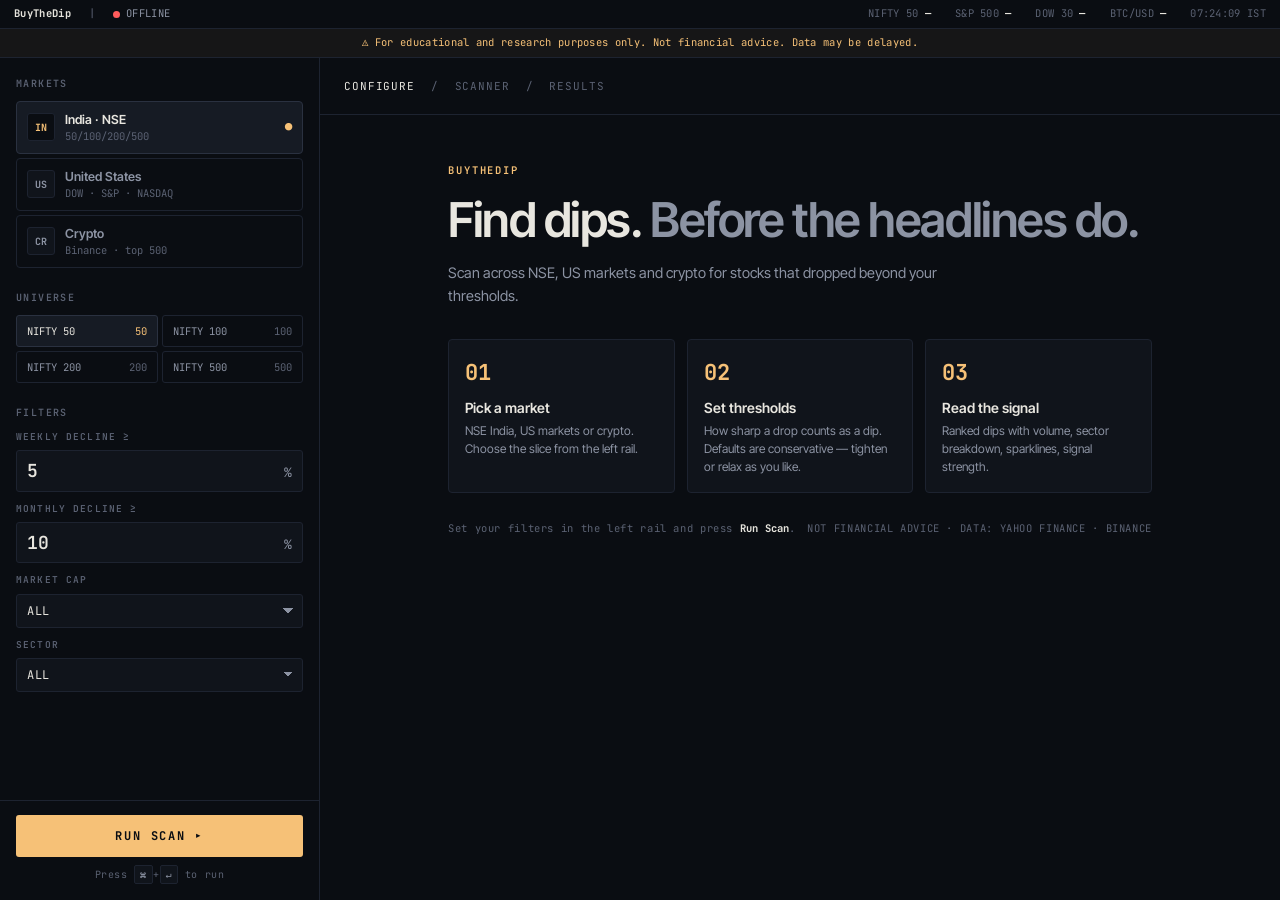
==== commit 0c53322b: "Vercel analytics, and 5s ticker refresh" ====
--- a/frontend/index.html
+++ b/frontend/index.html
@@ -8,6 +8,10 @@
   <link rel="preconnect" href="https://fonts.googleapis.com" />
   <link rel="preconnect" href="https://fonts.gstatic.com" crossorigin />
   <link href="https://fonts.googleapis.com/css2?family=Inter+Tight:wght@400;500;600;700&family=JetBrains+Mono:wght@400;500;600;700&display=swap" rel="stylesheet" />
+  <script>
+    window.va = window.va || function () { (window.vaq = window.vaq || []).push(arguments); };
+  </script>
+  <script defer src="/_vercel/insights/script.js"></script>
   <link rel="stylesheet" href="styles.css" />
 </head>
 <body>
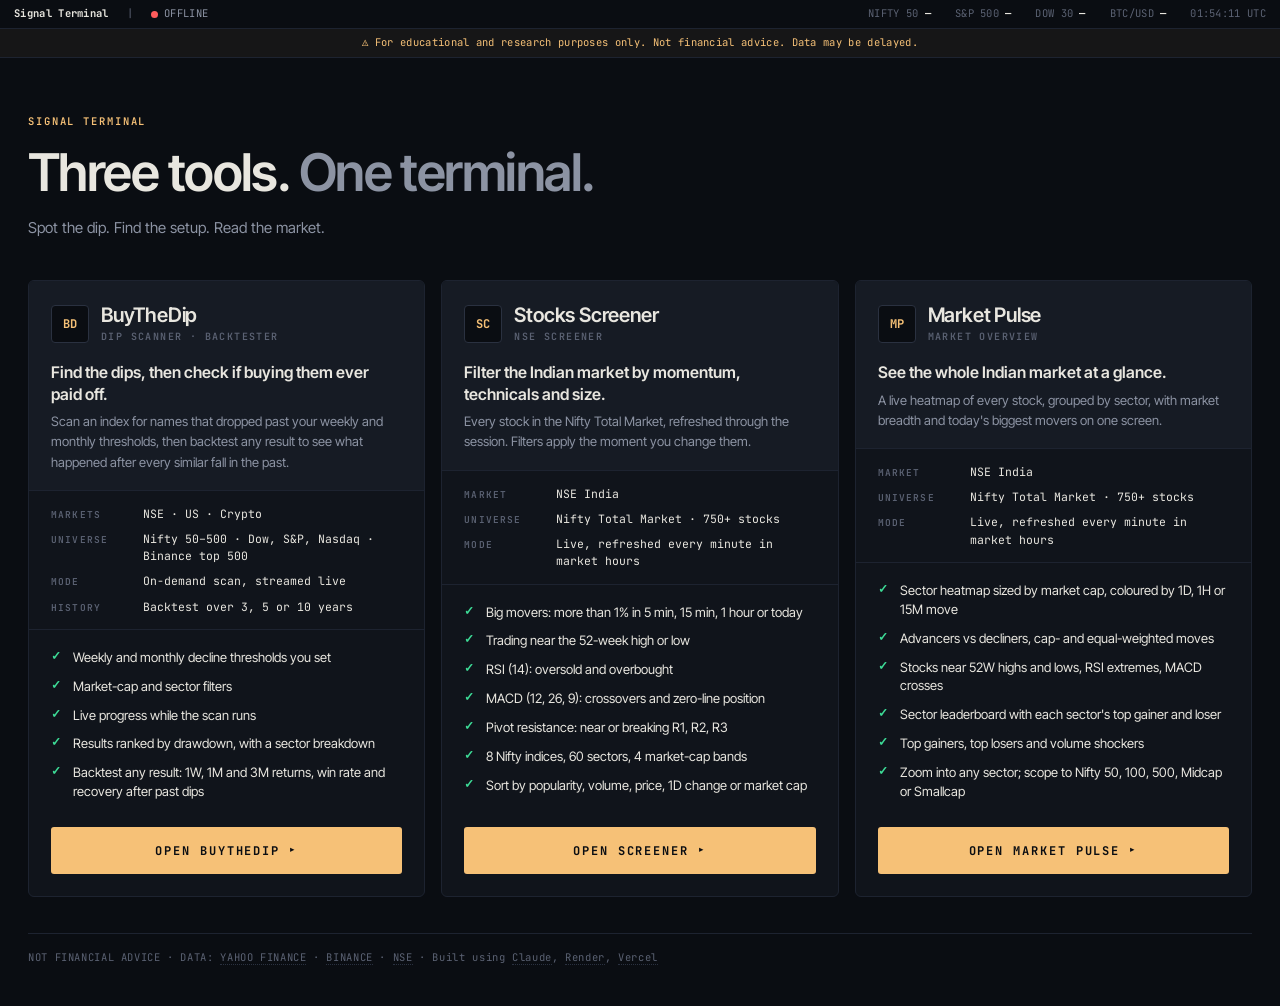
==== commit 1c234bd9: "Add Signal Terminal home, Stocks Screener, Market Pulse and dip backtest; remove quant" ====
--- a/frontend/index.html
+++ b/frontend/index.html
@@ -3,7 +3,8 @@
 <head>
   <meta charset="UTF-8" />
   <meta name="viewport" content="width=device-width, initial-scale=1.0" />
-  <title>BuyTheDip · Terminal</title>
+  <title>Signal Terminal · Market Tools</title>
+  <meta name="description" content="Signal Terminal, market tools for active investors: BuyTheDip, a dip scanner and backtester for NSE, US and crypto; Stocks Screener, a live technical screener for the Indian market; and Market Pulse, a live heatmap and breadth view of the NSE." />
   <link rel="icon" type="image/png" href="favicon.png?v=2" />
   <link rel="preconnect" href="https://fonts.googleapis.com" />
   <link rel="preconnect" href="https://fonts.gstatic.com" crossorigin />
@@ -12,337 +13,174 @@
     window.va = window.va || function () { (window.vaq = window.vaq || []).push(arguments); };
   </script>
   <script defer src="/_vercel/insights/script.js"></script>
-  <link rel="stylesheet" href="styles.css" />
+  <link rel="stylesheet" href="styles.css?v=3" />
+  <link rel="stylesheet" href="home.css?v=4" />
 </head>
-<body>
+<body class="page-home">
 
-  <!-- ── Status bar (always visible, fixed top) ─────────────────── -->
+  <!-- ── Status bar ─────────────────────────────────────────────── -->
   <div class="statusbar">
     <div class="sb-top-row">
       <div class="sb-left">
-        <span class="sb-brand" id="homeBrand" role="button" tabindex="0">BuyTheDip</span>
+        <span class="sb-brand">Signal Terminal</span>
         <span class="sb-sep">|</span>
         <span class="sb-status">
           <span class="sb-status-dot" id="statusDot"></span>
           <span id="statusText">CONNECTING</span>
         </span>
       </div>
-      <div class="sb-right-desktop" id="sbTickers">
-        <span class="sb-tick" data-tick="nifty">
-          <span class="sb-tick-label">NIFTY 50</span>
-          <span class="sb-tick-val">—</span>
-          <span class="sb-tick-chg">—</span>
-        </span>
-        <span class="sb-tick" data-tick="sp500">
-          <span class="sb-tick-label">S&amp;P 500</span>
-          <span class="sb-tick-val">—</span>
-          <span class="sb-tick-chg">—</span>
-        </span>
-        <span class="sb-tick" data-tick="dow">
-          <span class="sb-tick-label">DOW 30</span>
-          <span class="sb-tick-val">—</span>
-          <span class="sb-tick-chg">—</span>
-        </span>
-        <span class="sb-tick" data-tick="btc">
-          <span class="sb-tick-label">BTC/USD</span>
-          <span class="sb-tick-val">—</span>
-          <span class="sb-tick-chg">—</span>
-        </span>
+      <div class="sb-right-desktop">
+        <span class="sb-tick" data-tick="nifty"><span class="sb-tick-label">NIFTY 50</span><span class="sb-tick-val">—</span><span class="sb-tick-chg">—</span></span>
+        <span class="sb-tick" data-tick="sp500"><span class="sb-tick-label">S&amp;P 500</span><span class="sb-tick-val">—</span><span class="sb-tick-chg">—</span></span>
+        <span class="sb-tick" data-tick="dow"><span class="sb-tick-label">DOW 30</span><span class="sb-tick-val">—</span><span class="sb-tick-chg">—</span></span>
+        <span class="sb-tick" data-tick="btc"><span class="sb-tick-label">BTC/USD</span><span class="sb-tick-val">—</span><span class="sb-tick-chg">—</span></span>
         <span class="sb-time" id="sbTime">—</span>
       </div>
       <span class="sb-time-mobile" id="sbTimeMobile">—</span>
     </div>
     <div class="sb-ticker-tape">
-      <div class="sb-ticker-track" id="sbTickerTrack">
-        <span class="sb-tick-m" data-tick-m="nifty">
-          <span class="sb-tick-label">NIFTY 50</span>
-          <span class="sb-tick-val">—</span>
-          <span class="sb-tick-chg">—</span>
-        </span>
-        <span class="sb-tick-m" data-tick-m="sp500">
-          <span class="sb-tick-label">S&amp;P 500</span>
-          <span class="sb-tick-val">—</span>
-          <span class="sb-tick-chg">—</span>
-        </span>
-        <span class="sb-tick-m" data-tick-m="dow">
-          <span class="sb-tick-label">DOW 30</span>
-          <span class="sb-tick-val">—</span>
-          <span class="sb-tick-chg">—</span>
-        </span>
-        <span class="sb-tick-m" data-tick-m="btc">
-          <span class="sb-tick-label">BTC/USD</span>
-          <span class="sb-tick-val">—</span>
-          <span class="sb-tick-chg">—</span>
-        </span>
-        <!-- Duplicated set for seamless loop -->
-        <span class="sb-tick-m" data-tick-m="nifty">
-          <span class="sb-tick-label">NIFTY 50</span>
-          <span class="sb-tick-val">—</span>
-          <span class="sb-tick-chg">—</span>
-        </span>
-        <span class="sb-tick-m" data-tick-m="sp500">
-          <span class="sb-tick-label">S&amp;P 500</span>
-          <span class="sb-tick-val">—</span>
-          <span class="sb-tick-chg">—</span>
-        </span>
-        <span class="sb-tick-m" data-tick-m="dow">
-          <span class="sb-tick-label">DOW 30</span>
-          <span class="sb-tick-val">—</span>
-          <span class="sb-tick-chg">—</span>
-        </span>
-        <span class="sb-tick-m" data-tick-m="btc">
-          <span class="sb-tick-label">BTC/USD</span>
-          <span class="sb-tick-val">—</span>
-          <span class="sb-tick-chg">—</span>
-        </span>
+      <div class="sb-ticker-track">
+        <span class="sb-tick-m" data-tick-m="nifty"><span class="sb-tick-label">NIFTY 50</span><span class="sb-tick-val">—</span><span class="sb-tick-chg">—</span></span>
+        <span class="sb-tick-m" data-tick-m="sp500"><span class="sb-tick-label">S&amp;P 500</span><span class="sb-tick-val">—</span><span class="sb-tick-chg">—</span></span>
+        <span class="sb-tick-m" data-tick-m="dow"><span class="sb-tick-label">DOW 30</span><span class="sb-tick-val">—</span><span class="sb-tick-chg">—</span></span>
+        <span class="sb-tick-m" data-tick-m="btc"><span class="sb-tick-label">BTC/USD</span><span class="sb-tick-val">—</span><span class="sb-tick-chg">—</span></span>
+        <span class="sb-tick-m" data-tick-m="nifty"><span class="sb-tick-label">NIFTY 50</span><span class="sb-tick-val">—</span><span class="sb-tick-chg">—</span></span>
+        <span class="sb-tick-m" data-tick-m="sp500"><span class="sb-tick-label">S&amp;P 500</span><span class="sb-tick-val">—</span><span class="sb-tick-chg">—</span></span>
+        <span class="sb-tick-m" data-tick-m="dow"><span class="sb-tick-label">DOW 30</span><span class="sb-tick-val">—</span><span class="sb-tick-chg">—</span></span>
+        <span class="sb-tick-m" data-tick-m="btc"><span class="sb-tick-label">BTC/USD</span><span class="sb-tick-val">—</span><span class="sb-tick-chg">—</span></span>
       </div>
     </div>
   </div>
 
-  <!-- ── Disclaimer strip ────────────────────────────────────────── -->
   <div class="disclaimer">
     ⚠ For educational and research purposes only. Not financial advice. Data may be delayed.
   </div>
 
-  <!-- ── Main workspace ──────────────────────────────────────────── -->
-  <main class="workspace" id="workspace">
+  <main class="home">
 
-    <!-- ── Left rail ── -->
-    <aside class="rail" id="rail">
-      <div class="rail-scroll">
-        <div class="rail-section">
-          <div class="rail-label">MARKETS</div>
-          <div class="market-list" id="marketList">
-            <button class="market-row active" data-market="india">
-              <span class="market-code">IN</span>
-              <span class="market-meta">
-                <span class="market-name">India · NSE</span>
-                <span class="market-sub">50/100/200/500</span>
-              </span>
-              <span class="market-pip">●</span>
-            </button>
-            <button class="market-row" data-market="us">
-              <span class="market-code">US</span>
-              <span class="market-meta">
-                <span class="market-name">United States</span>
-                <span class="market-sub">DOW · S&P · NASDAQ</span>
-              </span>
-              <span class="market-pip">●</span>
-            </button>
-            <button class="market-row" data-market="crypto">
-              <span class="market-code">CR</span>
-              <span class="market-meta">
-                <span class="market-name">Crypto</span>
-                <span class="market-sub">Binance · top 500</span>
-              </span>
-              <span class="market-pip">●</span>
-            </button>
-          </div>
-        </div>
+    <!-- ── Hero ── -->
+    <section class="home-hero">
+      <div class="idle-eyebrow">SIGNAL TERMINAL</div>
+      <h1 class="home-title">Three tools. <span class="idle-dim">One terminal.</span></h1>
+      <p class="home-lede">Spot the dip. Find the setup. Read the market.</p>
+    </section>
 
-        <div class="rail-section">
-          <div class="rail-label">UNIVERSE</div>
-          <div class="universe-grid" id="universeGrid"></div>
-        </div>
+    <!-- ── Plans ── -->
+    <section class="plans" aria-label="Tools">
 
-        <div class="rail-section">
-          <div class="rail-label">FILTERS</div>
-          <div class="filter-stack">
-            <label class="field">
-              <span class="field-label">WEEKLY DECLINE ≥</span>
-              <span class="field-input-wrap">
-                <input class="field-input" type="number" id="weeklyThreshold" value="5" min="0" max="100" step="0.1"/>
-                <span class="field-unit">%</span>
-              </span>
-            </label>
-            <label class="field">
-              <span class="field-label">MONTHLY DECLINE ≥</span>
-              <span class="field-input-wrap">
-                <input class="field-input" type="number" id="monthlyThreshold" value="10" min="0" max="100" step="0.1"/>
-                <span class="field-unit">%</span>
-              </span>
-            </label>
-            <label class="field">
-              <span class="field-label">MARKET CAP</span>
-              <select class="field-select" id="marketCapFilter">
-                <option value="all">ALL</option>
-                <option value="large">LARGE</option>
-                <option value="mid">MID</option>
-                <option value="small">SMALL</option>
-              </select>
-            </label>
-            <label class="field" id="sectorFilterItem">
-              <span class="field-label">SECTOR</span>
-              <select class="field-select" id="sectorFilter"></select>
-            </label>
-          </div>
-        </div>
-      </div>
-
-      <div class="rail-cta">
-        <button class="run-btn" id="scanBtn">
-          <span id="buttonText">RUN SCAN</span>
-          <span class="run-arrow">▸</span>
-        </button>
-        <button class="run-btn cancel-btn" id="cancelBtn" hidden>
-          <span>CANCEL SCAN</span>
-          <span class="run-arrow">✕</span>
-        </button>
-        <div class="run-hint" id="runHint">Press <kbd>⌘</kbd>+<kbd>↵</kbd> to run</div>
-      </div>
-    </aside>
-
-    <!-- ── Right canvas ── -->
-    <section class="canvas" id="canvas">
-
-      <!-- Canvas header -->
-      <header class="canvas-head">
-        <div class="canvas-crumbs">
-          <span class="crumb-item crumb-active" id="crumbConfigure" role="button" tabindex="0">CONFIGURE</span>
-          <span class="crumb-sep">/</span>
-          <span class="crumb-item" id="crumbScanner">SCANNER</span>
-          <span class="crumb-sep">/</span>
-          <span class="crumb-item" id="crumbResult">RESULTS</span>
-        </div>
-        <div class="canvas-tools">
-          <button class="tool-btn" id="exportBtn" disabled title="Export CSV">↓ EXPORT CSV</button>
-        </div>
-      </header>
-
-      <!-- Mode 1: idle / initial -->
-      <div class="mode" id="modeIdle">
-        <div class="idle-wrap">
-          <div class="idle-eyebrow">BUYTHEDIP</div>
-          <h1 class="idle-title">Find dips. <span class="idle-dim">Before the headlines do.</span></h1>
-          <p class="idle-lede">
-            Scan across NSE, US markets and crypto for stocks that dropped beyond your thresholds.
-          </p>
-
-          <div class="idle-steps">
-            <div class="step">
-              <div class="step-num">01</div>
-              <div class="step-title">Pick a market</div>
-              <div class="step-desc">NSE India, US markets or crypto. Choose the slice from the left rail.</div>
-            </div>
-            <div class="step">
-              <div class="step-num">02</div>
-              <div class="step-title">Set thresholds</div>
-              <div class="step-desc">How sharp a drop counts as a dip. Defaults are conservative — tighten or relax as you like.</div>
-            </div>
-            <div class="step">
-              <div class="step-num">03</div>
-              <div class="step-title">Read the signal</div>
-              <div class="step-desc">Ranked dips with volume, sector breakdown, sparklines, signal strength.</div>
+      <article class="plan">
+        <header class="plan-head">
+          <div class="plan-id">
+            <span class="plan-code">BD</span>
+            <div>
+              <div class="plan-name">BuyTheDip</div>
+              <div class="plan-kind">DIP SCANNER · BACKTESTER</div>
             </div>
           </div>
+          <p class="plan-tagline">Find the dips, then check if buying them ever paid off.</p>
+          <p class="plan-desc">
+            Scan an index for names that dropped past your weekly and monthly
+            thresholds, then backtest any result to see what happened after
+            every similar fall in the past.
+          </p>
+        </header>
 
-          <div class="idle-ctas">
-            <span class="idle-note">Set your filters in the left rail and press <b>Run Scan</b>.</span>
-            <span class="idle-note idle-note-end">NOT FINANCIAL ADVICE · DATA: YAHOO FINANCE · BINANCE</span>
-          </div>
-        </div>
-      </div>
+        <dl class="plan-specs">
+          <div><dt>MARKETS</dt><dd>NSE · US · Crypto</dd></div>
+          <div><dt>UNIVERSE</dt><dd>Nifty 50–500 · Dow, S&amp;P, Nasdaq · Binance top 500</dd></div>
+          <div><dt>MODE</dt><dd>On-demand scan, streamed live</dd></div>
+          <div><dt>HISTORY</dt><dd>Backtest over 3, 5 or 10 years</dd></div>
+        </dl>
 
-      <!-- Mode 2: loading -->
-      <div class="mode" id="modeLoading" hidden>
-        <div class="loading-wrap">
-          <div class="loading-card">
-            <div class="loading-card-title">SCAN · <span id="loadUniverse">NIFTY 50</span></div>
-            <div class="loading-card-sub" id="loadFilters">−5% / 1W · −10% / 1M</div>
-            <div class="loading-rule"></div>
-            <div class="rail-label rail-label-tight">PROGRESS</div>
-            <div class="progress-bar">
-              <div class="progress-fill" id="progressFill"></div>
-            </div>
-            <div class="progress-meta">
-              <span id="progressCount">0/0 fetched</span>
-              <span id="progressEta">—</span>
+        <ul class="plan-features">
+          <li>Weekly and monthly decline thresholds you set</li>
+          <li>Market-cap and sector filters</li>
+          <li>Live progress while the scan runs</li>
+          <li>Results ranked by drawdown, with a sector breakdown</li>
+          <li>Backtest any result: 1W, 1M and 3M returns, win rate and recovery after past dips</li>
+        </ul>
+
+        <a class="plan-cta" href="buythedip">OPEN BUYTHEDIP <span class="run-arrow">▸</span></a>
+      </article>
+
+      <article class="plan">
+        <header class="plan-head">
+          <div class="plan-id">
+            <span class="plan-code">SC</span>
+            <div>
+              <div class="plan-name">Stocks Screener</div>
+              <div class="plan-kind">NSE SCREENER</div>
             </div>
           </div>
-          <div class="loading-stats">
-            <div class="lstat">
-              <div class="lstat-label">SCANNING</div>
-              <div class="lstat-value" id="lstatSymbols">0 / 0</div>
-            </div>
-            <div class="lstat">
-              <div class="lstat-label">MATCHES</div>
-              <div class="lstat-value lstat-amber" id="lstatMatches">0</div>
+          <p class="plan-tagline">Filter the Indian market by momentum, technicals and size.</p>
+          <p class="plan-desc">
+            Every stock in the Nifty Total Market, refreshed through the session.
+            Filters apply the moment you change them.
+          </p>
+        </header>
+
+        <dl class="plan-specs">
+          <div><dt>MARKET</dt><dd>NSE India</dd></div>
+          <div><dt>UNIVERSE</dt><dd>Nifty Total Market · 750+ stocks</dd></div>
+          <div><dt>MODE</dt><dd>Live, refreshed every minute in market hours</dd></div>
+        </dl>
+
+        <ul class="plan-features">
+          <li>Big movers: more than 1% in 5 min, 15 min, 1 hour or today</li>
+          <li>Trading near the 52-week high or low</li>
+          <li>RSI (14): oversold and overbought</li>
+          <li>MACD (12, 26, 9): crossovers and zero-line position</li>
+          <li>Pivot resistance: near or breaking R1, R2, R3</li>
+          <li>8 Nifty indices, 60 sectors, 4 market-cap bands</li>
+          <li>Sort by popularity, volume, price, 1D change or market cap</li>
+        </ul>
+
+        <a class="plan-cta" href="screener">OPEN SCREENER <span class="run-arrow">▸</span></a>
+      </article>
+
+      <article class="plan">
+        <header class="plan-head">
+          <div class="plan-id">
+            <span class="plan-code">MP</span>
+            <div>
+              <div class="plan-name">Market Pulse</div>
+              <div class="plan-kind">MARKET OVERVIEW</div>
             </div>
           </div>
-        </div>
-      </div>
+          <p class="plan-tagline">See the whole Indian market at a glance.</p>
+          <p class="plan-desc">
+            A live heatmap of every stock, grouped by sector, with market breadth
+            and today's biggest movers on one screen.
+          </p>
+        </header>
 
-      <!-- Mode 3: results -->
-      <div class="mode" id="modeResults" hidden>
-        <div class="results-head">
-          <div class="results-head-left">
-            <h2 class="results-title"><span id="resultsCount">0</span> dip candidates</h2>
-            <div class="results-meta" id="resultsMeta">scanned 0 · 0s</div>
-          </div>
-        </div>
+        <dl class="plan-specs">
+          <div><dt>MARKET</dt><dd>NSE India</dd></div>
+          <div><dt>UNIVERSE</dt><dd>Nifty Total Market · 750+ stocks</dd></div>
+          <div><dt>MODE</dt><dd>Live, refreshed every minute in market hours</dd></div>
+        </dl>
 
-        <div class="stat-strip" id="statStrip"></div>
+        <ul class="plan-features">
+          <li>Sector heatmap sized by market cap, coloured by 1D, 1H or 15M move</li>
+          <li>Advancers vs decliners, cap- and equal-weighted moves</li>
+          <li>Stocks near 52W highs and lows, RSI extremes, MACD crosses</li>
+          <li>Sector leaderboard with each sector's top gainer and loser</li>
+          <li>Top gainers, top losers and volume shockers</li>
+          <li>Zoom into any sector; scope to Nifty 50, 100, 500, Midcap or Smallcap</li>
+        </ul>
 
-        <div class="results-body">
-          <aside class="results-side">
-            <div class="rail-label rail-label-tight">BREAKDOWN</div>
-            <div class="breakdown" id="breakdownList"></div>
-
-          </aside>
-
-          <div class="results-table-wrap">
-            <table class="rtable">
-              <thead>
-                <tr>
-                  <th class="th-num">#</th>
-                  <th class="th-sym sortable" data-sort="symbol">SYMBOL <span class="sort-icon"></span></th>
-                  <th class="th-sec sortable" data-sort="sector">SECTOR <span class="sort-icon"></span></th>
-                  <th class="th-r sortable" data-sort="price">PRICE <span class="sort-icon"></span></th>
-                  <th class="th-r sortable" data-sort="weekly">1W <span class="sort-icon"></span></th>
-                  <th class="th-r sortable" data-sort="monthly">1M <span class="sort-icon"></span></th>
-                  <th class="th-r sortable" data-sort="weekAgo">1W AGO <span class="sort-icon"></span></th>
-                  <th class="th-r sortable" data-sort="monthAgo">1M AGO <span class="sort-icon"></span></th>
-                  <th class="th-r sortable" data-sort="volume">VOL <span class="sort-icon"></span></th>
-                </tr>
-              </thead>
-              <tbody id="resultsBody"></tbody>
-            </table>
-          </div>
-        </div>
-
-        <div class="results-foot">
-          <span id="footRefresh">DATA: <span id="footFeed">YH</span> · <span id="footTime">—</span></span>
-        </div>
-      </div>
-
-      <!-- Mode 4: no results -->
-      <div class="mode" id="modeNoResults" hidden>
-        <div class="empty-wrap">
-          <div class="empty-glyph">⌀</div>
-          <div class="empty-title">NO MATCHES</div>
-          <div class="empty-desc">No symbols in this universe met your thresholds. Try lowering the decline floors, or expand to a larger universe.</div>
-          <button class="cta-ghost" id="emptyRetry">EDIT FILTERS</button>
-        </div>
-      </div>
-
-      <!-- Mode 5: error -->
-      <div class="mode" id="modeError" hidden>
-        <div class="empty-wrap empty-error">
-          <div class="empty-glyph empty-glyph-err">!</div>
-          <div class="empty-title">CONNECTION ERROR</div>
-          <div class="empty-desc" id="errorText">Couldn't reach the scanner service.</div>
-          <div class="error-actions">
-            <button class="cta-primary" id="errorRetry">RETRY</button>
-          </div>
-        </div>
-      </div>
+        <a class="plan-cta" href="pulse">OPEN MARKET PULSE <span class="run-arrow">▸</span></a>
+      </article>
 
     </section>
+
+
+    <footer class="home-foot">
+      <span>NOT FINANCIAL ADVICE · DATA: <a class="foot-link" href="https://finance.yahoo.com" target="_blank" rel="noopener noreferrer">YAHOO FINANCE</a> · <a class="foot-link" href="https://www.binance.com" target="_blank" rel="noopener noreferrer">BINANCE</a> · <a class="foot-link" href="https://www.nseindia.com" target="_blank" rel="noopener noreferrer">NSE</a> · Built using <a class="foot-link" href="https://claude.ai" target="_blank" rel="noopener noreferrer">Claude</a>, <a class="foot-link" href="https://render.com" target="_blank" rel="noopener noreferrer">Render</a>, <a class="foot-link" href="https://vercel.com" target="_blank" rel="noopener noreferrer">Vercel</a></span>
+    </footer>
   </main>
 
-  <!-- Mobile filter sheet (collapsed; shown on small screens) -->
-  <button class="m-filter-fab" id="mFilterFab" hidden>FILTERS</button>
-
-  <script src="app.js"></script>
+  <script src="shell.js?v=3"></script>
+  <script>window.Shell.start();</script>
 </body>
 </html>
--- a/frontend/styles.css
+++ b/frontend/styles.css
@@ -79,6 +79,16 @@
   cursor: pointer;
 }
 
+.sb-home {
+  color: var(--textDim);
+  text-decoration: none;
+  transition: color 120ms;
+}
+
+.sb-home:hover {
+  color: var(--amber);
+}
+
 .sb-dot {
   color: var(--amber);
   margin: 0 1px;
@@ -1471,6 +1481,21 @@
   }
 }
 
+/* ── Footer links (shared by all pages) ── */
+.foot-link {
+  color: inherit;
+  text-decoration: none;
+  border-bottom: 1px dotted var(--borderH);
+  transition: color 120ms, border-color 120ms;
+}
+
+.foot-link:hover,
+.foot-link:focus-visible {
+  color: var(--amber);
+  border-bottom-color: var(--amber);
+  outline: none;
+}
+
 /* ── Scrollbar polish ──────────────────────────────────────── */
 ::-webkit-scrollbar {
   width: 10px;
--- a/frontend/home.css
+++ b/frontend/home.css
@@ -0,0 +1,242 @@
+/* ── Front page · builds on styles.css tokens + status bar ───────── */
+
+body.page-home {
+  height: auto;
+  min-height: 100%;
+  overflow-x: hidden;
+  overflow-y: auto;
+  display: block;
+}
+
+.page-home .statusbar {
+  position: sticky;
+  top: 0;
+  z-index: 10;
+}
+
+.home {
+  max-width: 1280px;
+  margin: 0 auto;
+  padding: 56px 28px 40px;
+}
+
+/* ── Hero ── */
+.home-hero {
+  max-width: 680px;
+}
+
+.home-title {
+  font-size: 52px;
+  font-weight: 600;
+  letter-spacing: -0.03em;
+  line-height: 1.05;
+}
+
+.home-lede {
+  margin-top: 16px;
+  color: var(--textDim);
+  line-height: 1.6;
+  font-size: 15px;
+  max-width: 560px;
+}
+
+/* ── Plans ── */
+.plans {
+  margin-top: 40px;
+  display: grid;
+  grid-template-columns: repeat(3, minmax(0, 1fr));
+  gap: 16px;
+  align-items: stretch;
+}
+
+.plan {
+  display: flex;
+  flex-direction: column;
+  background: var(--panel);
+  border: 1px solid var(--border);
+  border-radius: 6px;
+  overflow: hidden;
+  transition: border-color 160ms, transform 160ms;
+}
+
+.plan:hover {
+  border-color: var(--borderH);
+}
+
+.plan-head {
+  padding: 22px 22px 18px;
+  border-bottom: 1px solid var(--border);
+  background: var(--panel2);
+}
+
+.plan-id {
+  display: flex;
+  align-items: center;
+  gap: 12px;
+}
+
+.plan-code {
+  width: 38px;
+  height: 38px;
+  display: grid;
+  place-items: center;
+  background: var(--bg);
+  border: 1px solid var(--borderH);
+  border-radius: 4px;
+  font-family: var(--mono);
+  font-size: 12px;
+  font-weight: 700;
+  color: var(--amber);
+  flex-shrink: 0;
+}
+
+.plan-name {
+  font-size: 20px;
+  font-weight: 600;
+  letter-spacing: -0.01em;
+  line-height: 1.2;
+}
+
+.plan-kind {
+  font-family: var(--mono);
+  font-size: 10px;
+  color: var(--textOff);
+  letter-spacing: 0.14em;
+  font-weight: 600;
+  margin-top: 2px;
+}
+
+
+.plan-tagline {
+  margin-top: 18px;
+  font-size: 16px;
+  font-weight: 600;
+  line-height: 1.35;
+}
+
+.plan-desc {
+  margin-top: 6px;
+  font-size: 13px;
+  color: var(--textDim);
+  line-height: 1.55;
+}
+
+.plan-specs {
+  padding: 14px 22px;
+  border-bottom: 1px solid var(--border);
+  display: flex;
+  flex-direction: column;
+  gap: 8px;
+}
+
+.plan-specs > div {
+  display: grid;
+  grid-template-columns: 82px 1fr;
+  gap: 10px;
+  align-items: baseline;
+}
+
+.plan-specs dt {
+  font-family: var(--mono);
+  font-size: 9.5px;
+  color: var(--textOff);
+  letter-spacing: 0.12em;
+  font-weight: 600;
+}
+
+.plan-specs dd {
+  font-family: var(--mono);
+  font-size: 11.5px;
+  color: var(--text);
+}
+
+.plan-features {
+  list-style: none;
+  padding: 18px 22px 8px;
+  display: flex;
+  flex-direction: column;
+  gap: 10px;
+  flex: 1;
+}
+
+.plan-features li {
+  position: relative;
+  padding-left: 22px;
+  font-size: 13px;
+  color: var(--text);
+  line-height: 1.45;
+}
+
+.plan-features li::before {
+  content: '✓';
+  position: absolute;
+  left: 0;
+  top: 0;
+  font-family: var(--mono);
+  font-size: 12px;
+  font-weight: 700;
+  color: var(--green);
+}
+
+.plan-cta {
+  margin: 18px 22px 22px;
+  padding: 13px 16px;
+  background: var(--amber);
+  color: var(--bg);
+  border-radius: 3px;
+  font-family: var(--mono);
+  font-size: 12px;
+  font-weight: 700;
+  letter-spacing: 0.16em;
+  text-decoration: none;
+  display: flex;
+  align-items: center;
+  justify-content: center;
+  gap: 8px;
+  transition: filter 120ms, transform 120ms;
+}
+
+.plan-cta:hover {
+  filter: brightness(1.1);
+}
+
+.plan-cta:active {
+  transform: translateY(1px);
+}
+
+.plan-cta:focus-visible {
+  outline: 2px solid var(--text);
+  outline-offset: 2px;
+}
+
+.home-foot {
+  margin-top: 36px;
+  padding-top: 16px;
+  border-top: 1px solid var(--border);
+  font-family: var(--mono);
+  font-size: 10.5px;
+  color: var(--textOff);
+  letter-spacing: 0.06em;
+}
+
+/* ── Responsive ── */
+@media (max-width: 1100px) {
+  .plans {
+    grid-template-columns: repeat(2, minmax(0, 1fr));
+  }
+}
+
+@media (max-width: 880px) {
+  .home {
+    padding: 36px 16px 32px;
+  }
+
+  .home-title {
+    font-size: 34px;
+  }
+
+  .plans {
+    grid-template-columns: 1fr;
+  }
+
+}
